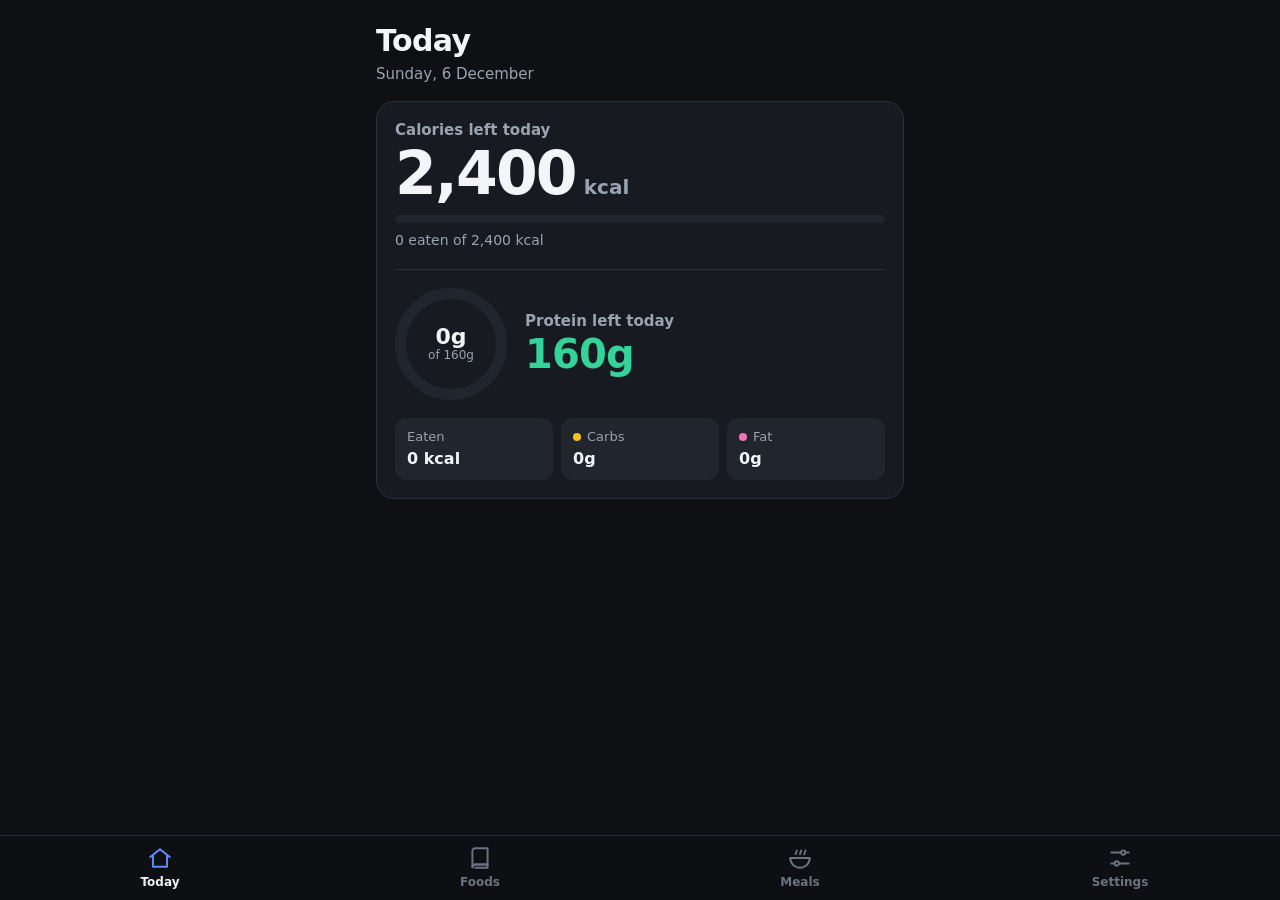
==== index.html @ 1d8b9a32 "Scaffold PWA shell, IndexedDB layer and daily targets settings - App shell with dark theme and botto" ====
<!doctype html>
<html lang="en-IE">
<head>
  <meta charset="utf-8">
  <!-- viewport-fit=cover lets the app draw under the iPhone notch/home bar; we pad with safe-area insets in CSS. -->
  <meta name="viewport" content="width=device-width, initial-scale=1, viewport-fit=cover">
  <title>Recomp</title>
  <meta name="description" content="A fast, offline, ad-free calorie and protein tracker built for body recomposition.">

  <!-- PWA / install metadata -->
  <link rel="manifest" href="manifest.webmanifest">
  <meta name="theme-color" content="#0e1014">
  <meta name="color-scheme" content="dark">
  <link rel="icon" href="icons/icon.svg" type="image/svg+xml">
  <link rel="apple-touch-icon" href="icons/apple-touch-icon.png">
  <!-- iOS Safari still reads these when the app is added to the home screen. -->
  <meta name="mobile-web-app-capable" content="yes">
  <meta name="apple-mobile-web-app-capable" content="yes">
  <meta name="apple-mobile-web-app-status-bar-style" content="black-translucent">
  <meta name="apple-mobile-web-app-title" content="Recomp">

  <link rel="stylesheet" href="css/tokens.css">
  <link rel="stylesheet" href="css/app.css">
  <script type="module" src="js/main.js"></script>
</head>
<body>
  <!-- Screens are rendered into #screen by js/router.js -->
  <main id="screen" class="screen" tabindex="-1"></main>

  <!-- Bottom navigation: thumb-reachable, always visible. -->
  <nav class="tabbar" aria-label="Main">
    <a href="#/today" data-tab="today">
      <svg viewBox="0 0 24 24" aria-hidden="true"><path d="M3 11l9-7 9 7"/><path d="M5.5 9.5V20h13V9.5"/></svg>
      <span>Today</span>
    </a>
    <a href="#/foods" data-tab="foods">
      <svg viewBox="0 0 24 24" aria-hidden="true"><path d="M5 5.5A2.5 2.5 0 0 1 7.5 3H19v15H7.5A2.5 2.5 0 0 0 5 20.5z"/><path d="M5 20.5A2.5 2.5 0 0 1 7.5 18H19v3H7.5"/></svg>
      <span>Foods</span>
    </a>
    <a href="#/meals" data-tab="meals">
      <svg viewBox="0 0 24 24" aria-hidden="true"><path d="M3 12h18a9 9 0 0 1-18 0z"/><path d="M8 8.5c0-1.5 1-2 1-3.5M12 8.5c0-1.5 1-2 1-3.5M16 8.5c0-1.5 1-2 1-3.5"/></svg>
      <span>Meals</span>
    </a>
    <a href="#/settings" data-tab="settings">
      <svg viewBox="0 0 24 24" aria-hidden="true"><path d="M4 7h9M17 7h3M4 17h3M11 17h9"/><circle cx="15" cy="7" r="2"/><circle cx="9" cy="17" r="2"/></svg>
      <span>Settings</span>
    </a>
  </nav>

  <div id="toast-root" aria-live="polite"></div>

  <noscript><p class="noscript">Recomp needs JavaScript enabled to run.</p></noscript>
</body>
</html>
---- css/tokens.css ----
/*
 * Design tokens. Every colour, size and radius in the app comes from here,
 * so the whole look can be retuned (or a light theme added) in one place.
 */
:root {
  color-scheme: dark;

  /* Surfaces */
  --bg: #0e1014;
  --surface: #171a21;
  --surface-2: #21252e;
  --border: #2a2f3a;

  /* Text */
  --text: #f3f5f8;
  --text-muted: #9aa3b2;
  --text-faint: #6b7380;

  /* Meaning */
  --accent: #5b8cff;       /* primary actions */
  --accent-pressed: #4a78e6;
  --kcal: #5b8cff;
  --protein: #34d399;
  --carbs: #fbbf24;
  --fat: #f472b6;
  --warn: #fb923c;         /* over the calorie target */
  --danger: #f87171;       /* destructive actions, errors */

  /* Shape & spacing */
  --radius: 18px;
  --radius-sm: 12px;
  --gutter: 16px;
  --tap: 48px;             /* minimum tap target (WCAG / platform guidance) */
  --tabbar-h: 64px;
  --safe-top: env(safe-area-inset-top, 0px);
  --safe-bottom: env(safe-area-inset-bottom, 0px);

  /* Type */
  --font: system-ui, -apple-system, "Segoe UI", Roboto, "Helvetica Neue", sans-serif;
}
---- css/app.css ----
/*
 * App styles. Mobile-first: everything is designed for a phone held in one hand,
 * then simply centred with a max width on larger screens.
 */

/* ---------- Base ---------- */
*, *::before, *::after { box-sizing: border-box; }

html { -webkit-text-size-adjust: 100%; }

body {
  margin: 0;
  background: var(--bg);
  color: var(--text);
  font: 16px/1.4 var(--font);
  -webkit-font-smoothing: antialiased;
  -webkit-tap-highlight-color: transparent;
  overscroll-behavior-y: none;
}

button, input, select, textarea { font: inherit; color: inherit; }
button { cursor: pointer; }
h1, h2, h3, p { margin: 0; }

:focus-visible { outline: 2px solid var(--accent); outline-offset: 2px; }

.muted { color: var(--text-muted); }
.small { font-size: 14px; }
.noscript { padding: 24px; }

/* ---------- Layout ---------- */
.screen {
  max-width: 560px;
  min-height: 100dvh;
  margin: 0 auto;
  padding: calc(var(--safe-top) + 12px) var(--gutter) calc(var(--tabbar-h) + var(--safe-bottom) + 24px);
}
.screen:focus { outline: none; }

.view-header {
  display: flex;
  align-items: flex-end;
  justify-content: space-between;
  gap: 12px;
  margin: 8px 0 16px;
}
.view-title { font-size: 30px; font-weight: 800; letter-spacing: -0.02em; }
.view-subtitle { color: var(--text-muted); font-size: 15px; margin-top: 2px; }

.card {
  background: var(--surface);
  border: 1px solid var(--border);
  border-radius: var(--radius);
  padding: 18px;
  margin-bottom: 12px;
}
.card__title { font-size: 17px; font-weight: 700; margin-bottom: 14px; }

.empty { text-align: center; color: var(--text-muted); padding: 48px 16px; }

/* ---------- Bottom navigation ---------- */
.tabbar {
  position: fixed;
  inset: auto 0 0 0;
  z-index: 20;
  display: grid;
  grid-template-columns: repeat(4, 1fr);
  padding-bottom: var(--safe-bottom);
  background: rgba(14, 16, 20, 0.92);
  -webkit-backdrop-filter: blur(14px);
  backdrop-filter: blur(14px);
  border-top: 1px solid var(--border);
}
.tabbar a {
  display: flex;
  flex-direction: column;
  align-items: center;
  justify-content: center;
  gap: 3px;
  min-height: var(--tabbar-h);
  color: var(--text-faint);
  font-size: 12px;
  font-weight: 600;
  text-decoration: none;
}
.tabbar a[aria-current="page"] { color: var(--text); }
.tabbar a[aria-current="page"] svg { stroke: var(--accent); }
.tabbar svg {
  width: 26px;
  height: 26px;
  fill: none;
  stroke: currentColor;
  stroke-width: 1.8;
  stroke-linecap: round;
  stroke-linejoin: round;
}

/* ---------- Buttons ---------- */
.btn {
  display: inline-flex;
  align-items: center;
  justify-content: center;
  gap: 8px;
  min-height: var(--tap);
  padding: 0 20px;
  border: 0;
  border-radius: var(--radius-sm);
  background: var(--surface-2);
  font-weight: 650;
  text-decoration: none;
  transition: transform 0.08s ease, background-color 0.15s ease;
}
.btn:active { transform: scale(0.98); }
.btn--primary { background: var(--accent); color: #fff; }
.btn--primary:active { background: var(--accent-pressed); }
.btn--danger { background: transparent; color: var(--danger); border: 1px solid var(--border); }
.btn--block { width: 100%; min-height: 52px; font-size: 17px; }

/* ---------- Form fields ---------- */
.field { display: grid; gap: 6px; margin-bottom: 14px; }
.field__label { font-size: 14px; font-weight: 600; color: var(--text-muted); }
.field__hint { font-size: 13px; color: var(--text-faint); }
.field__error { font-size: 14px; color: var(--danger); }
.field__error:empty { display: none; }
.form-note { margin: -2px 0 18px; font-size: 14px; color: var(--text-muted); }

.input-wrap {
  display: flex;
  align-items: center;
  gap: 8px;
  min-height: 54px;
  padding: 0 14px;
  background: var(--surface-2);
  border: 1px solid var(--border);
  border-radius: var(--radius-sm);
  transition: border-color 0.15s ease;
}
.input-wrap:focus-within { border-color: var(--accent); }
.input-wrap.is-invalid { border-color: var(--danger); }
.input-wrap input {
  flex: 1;
  min-width: 0;
  height: 52px;
  padding: 0;
  background: none;
  border: 0;
  outline: none;
  font-size: 18px; /* >= 16px stops iOS zooming in on focus */
}
.input-wrap__suffix { color: var(--text-muted); font-weight: 600; }

/* ---------- Key/value list ---------- */
.kv { margin: 0; }
.kv > div {
  display: flex;
  justify-content: space-between;
  gap: 12px;
  padding: 12px 0;
  border-top: 1px solid var(--border);
}
.kv > div:first-child { border-top: 0; padding-top: 0; }
.kv dt { color: var(--text-muted); }
.kv dd { margin: 0; font-weight: 600; text-align: right; }

/* ---------- Progress ring & bar ---------- */
.ring { position: relative; flex: none; }
.ring svg { display: block; }
.ring circle { fill: none; }
.ring__track { stroke: var(--surface-2); }
.ring__arc { transition: stroke-dashoffset 0.6s ease; }
.ring__center {
  position: absolute;
  inset: 0;
  display: grid;
  place-content: center;
  text-align: center;
  line-height: 1.1;
}
.ring__value { font-size: 22px; font-weight: 800; font-variant-numeric: tabular-nums; }
.ring__caption { font-size: 12px; color: var(--text-muted); }

.bar { height: 8px; overflow: hidden; background: var(--surface-2); border-radius: 999px; }
.bar__fill { height: 100%; background: var(--kcal); border-radius: inherit; transition: width 0.6s ease; }

/* ---------- Daily summary card ---------- */
.summary__label { font-size: 15px; font-weight: 600; color: var(--text-muted); }
.summary__big {
  display: flex;
  align-items: baseline;
  gap: 8px;
  margin: 2px 0 12px;
  font-size: 60px;
  font-weight: 800;
  line-height: 1;
  letter-spacing: -0.03em;
  font-variant-numeric: tabular-nums;
}
.summary__unit { font-size: 20px; font-weight: 650; letter-spacing: 0; color: var(--text-muted); }
.summary__sub { margin-top: 8px; font-size: 14px; color: var(--text-muted); }
.is-over .summary__label,
.is-over .summary__big,
.is-over .summary__unit { color: var(--warn); }
.is-over .bar__fill { background: var(--warn); }

.summary__protein {
  display: flex;
  align-items: center;
  gap: 18px;
  margin-top: 18px;
  padding-top: 18px;
  border-top: 1px solid var(--border);
}
.summary__protein-left {
  font-size: 40px;
  font-weight: 800;
  line-height: 1.1;
  letter-spacing: -0.02em;
  color: var(--protein);
  font-variant-numeric: tabular-nums;
}

.summary__macros {
  display: grid;
  grid-template-columns: repeat(3, 1fr);
  gap: 8px;
  margin: 18px 0 0;
}
.summary__macros > div { padding: 10px 12px; background: var(--surface-2); border-radius: var(--radius-sm); }
.summary__macros dt { display: flex; align-items: center; gap: 6px; font-size: 13px; color: var(--text-muted); }
.summary__macros dd { margin: 2px 0 0; font-weight: 700; font-variant-numeric: tabular-nums; }

.dot { display: inline-block; width: 8px; height: 8px; border-radius: 50%; }
.dot--carbs { background: var(--carbs); }
.dot--fat { background: var(--fat); }
.dot--protein { background: var(--protein); }

/* ---------- Toast ---------- */
#toast-root {
  position: fixed;
  left: var(--gutter);
  right: var(--gutter);
  bottom: calc(var(--tabbar-h) + var(--safe-bottom) + 12px);
  z-index: 50;
  display: flex;
  justify-content: center;
  pointer-events: none;
}
.toast {
  display: flex;
  align-items: center;
  gap: 12px;
  width: 100%;
  max-width: 480px;
  min-height: var(--tap);
  padding: 6px 8px 6px 16px;
  background: #2c3240;
  border-radius: var(--radius-sm);
  box-shadow: 0 10px 30px rgba(0, 0, 0, 0.45);
  pointer-events: auto;
  animation: toast-in 0.2s ease-out;
}
.toast__message { flex: 1; }
.toast__action {
  min-height: 40px;
  padding: 0 12px;
  background: none;
  border: 0;
  color: var(--accent);
  font-weight: 700;
}
@keyframes toast-in { from { opacity: 0; transform: translateY(8px); } }

@media (prefers-reduced-motion: reduce) {
  *, *::before, *::after { animation: none !important; transition: none !important; }
}
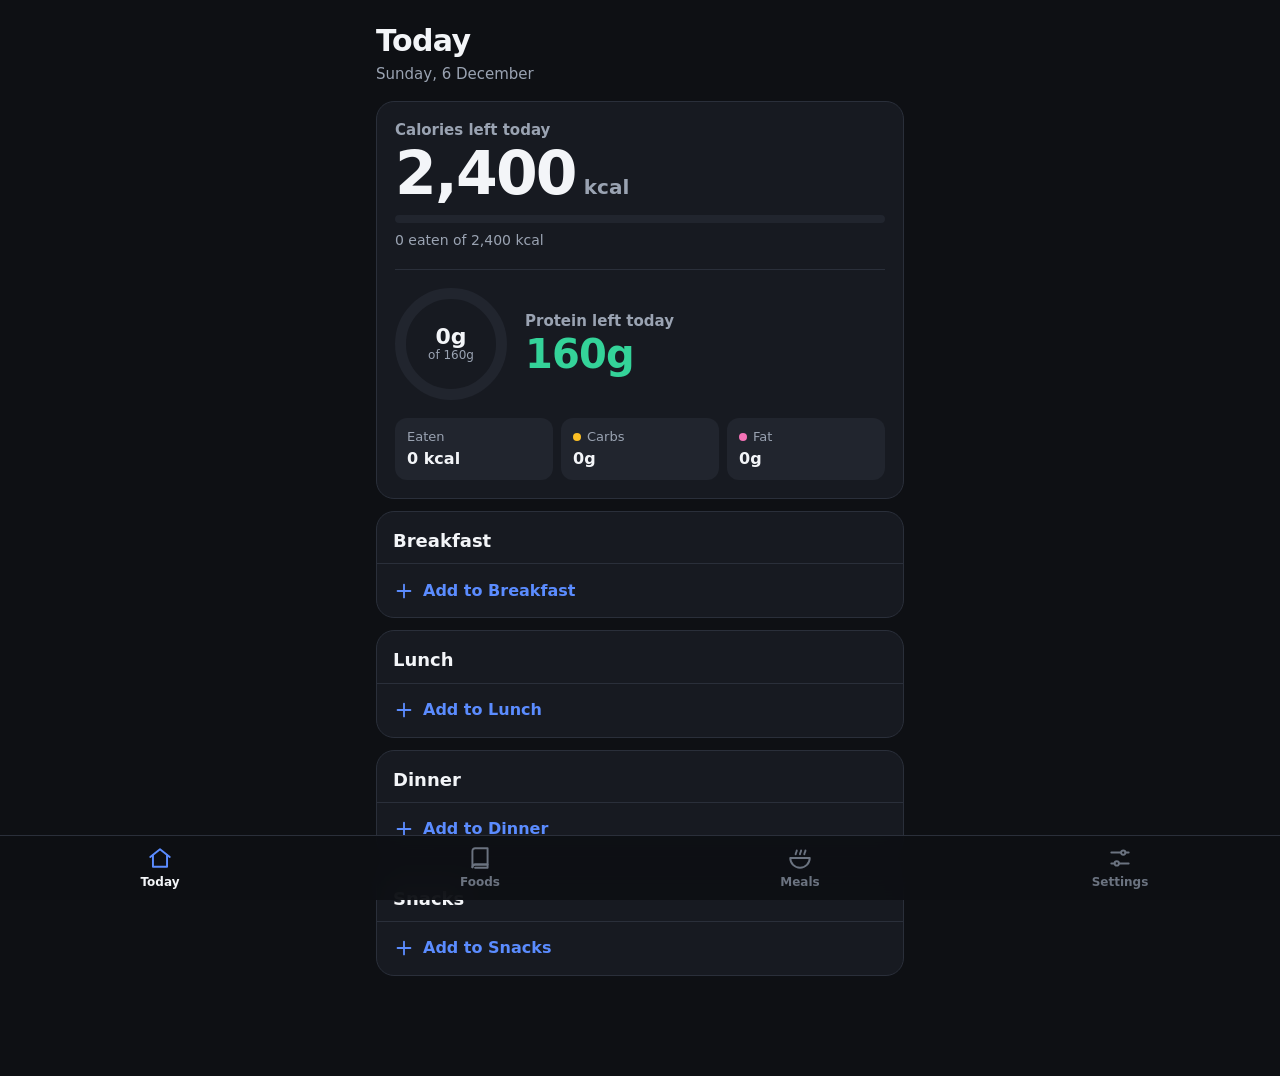
==== commit d329d7a2: "Add daily food log by meal with fast 2-tap logging - Log entries with a nutrition snapshot so editin" ====
--- a/index.html
+++ b/index.html
@@ -3,7 +3,8 @@
 <head>
   <meta charset="utf-8">
   <!-- viewport-fit=cover lets the app draw under the iPhone notch/home bar; we pad with safe-area insets in CSS. -->
-  <meta name="viewport" content="width=device-width, initial-scale=1, viewport-fit=cover">
+  <!-- interactive-widget: on Android, the on-screen keyboard resizes the page instead of covering it. -->
+  <meta name="viewport" content="width=device-width, initial-scale=1, viewport-fit=cover, interactive-widget=resizes-content">
   <title>Recomp</title>
   <meta name="description" content="A fast, offline, ad-free calorie and protein tracker built for body recomposition.">
 
--- a/css/app.css
+++ b/css/app.css
@@ -30,6 +30,7 @@
 
 /* ---------- Layout ---------- */
 .screen {
+  overflow-x: clip; /* never let one wide element cause sideways scrolling */
   max-width: 560px;
   min-height: 100dvh;
   margin: 0 auto;
@@ -56,7 +57,131 @@
 }
 .card__title { font-size: 17px; font-weight: 700; margin-bottom: 14px; }
 
-.empty { text-align: center; color: var(--text-muted); padding: 48px 16px; }
+.empty { text-align: center; color: var(--text-muted); padding: 40px 8px; }
+.empty__title { font-size: 20px; font-weight: 700; color: var(--text); margin-bottom: 6px; }
+.empty__actions { display: grid; gap: 10px; margin: 24px 0 12px; }
+
+.mt { margin-top: 10px; }
+.text-protein { color: var(--protein); font-weight: 650; }
+
+/* Sub-screen header: back button + smaller title */
+.view-header--sub { justify-content: flex-start; align-items: center; margin-left: -8px; }
+.view-title--sub { font-size: 22px; }
+
+.icon { width: 22px; height: 22px; fill: none; stroke: currentColor; stroke-width: 2; stroke-linecap: round; stroke-linejoin: round; flex: none; }
+.icon-btn {
+  display: inline-grid;
+  place-items: center;
+  width: var(--tap);
+  height: var(--tap);
+  padding: 0;
+  background: none;
+  border: 0;
+  border-radius: 50%;
+  color: var(--text);
+}
+.icon-btn:active { background: var(--surface-2); }
+.icon-btn .icon { width: 26px; height: 26px; }
+
+/* ---------- Search ---------- */
+.search {
+  position: sticky;
+  top: calc(var(--safe-top) + 8px);
+  z-index: 5;
+  display: flex;
+  align-items: center;
+  gap: 10px;
+  min-height: 52px;
+  padding: 0 14px;
+  margin-bottom: 12px;
+  background: var(--surface-2);
+  border: 1px solid var(--border);
+  border-radius: var(--radius-sm);
+  color: var(--text-muted);
+  box-shadow: 0 -12px 0 var(--bg); /* hides content scrolling under the gap above */
+}
+.search:focus-within { border-color: var(--accent); }
+.search input { flex: 1; min-width: 0; height: 50px; background: none; border: 0; outline: none; font-size: 17px; color: var(--text); }
+.search input::-webkit-search-cancel-button { filter: invert(0.7); }
+
+/* ---------- Lists ---------- */
+.list { list-style: none; margin: 0; padding: 0; background: var(--surface); border: 1px solid var(--border); border-radius: var(--radius); overflow: hidden; }
+.list > li + li { border-top: 1px solid var(--border); }
+.list__empty { padding: 20px 16px; color: var(--text-muted); }
+.list__empty a { color: var(--accent); font-weight: 600; }
+
+.row {
+  display: flex;
+  align-items: center;
+  gap: 12px;
+  min-height: 64px;
+  padding: 10px 16px;
+  color: inherit;
+  text-decoration: none;
+}
+.row:active { background: var(--surface-2); }
+.row__main { display: grid; gap: 2px; flex: 1; min-width: 0; }
+.row__title { font-weight: 650; overflow: hidden; text-overflow: ellipsis; white-space: nowrap; }
+.row__meta { font-size: 13px; color: var(--text-muted); overflow: hidden; text-overflow: ellipsis; white-space: nowrap; }
+.row__side { display: grid; justify-items: end; line-height: 1.15; font-variant-numeric: tabular-nums; }
+.row__side small { font-size: 12px; color: var(--text-muted); }
+
+/* ---------- Segmented control (styled radio buttons) ---------- */
+.segmented {
+  display: grid;
+  grid-auto-flow: column;
+  grid-auto-columns: 1fr;
+  gap: 4px;
+  padding: 4px;
+  margin-bottom: 18px;
+  background: var(--surface-2);
+  border-radius: var(--radius-sm);
+}
+.segmented input { position: absolute; opacity: 0; pointer-events: none; }
+.segmented span {
+  display: grid;
+  place-items: center;
+  min-height: 44px;
+  padding: 0 8px;
+  border-radius: 9px;
+  color: var(--text-muted);
+  font-weight: 650;
+  font-size: 15px;
+  text-align: center;
+  transition: background-color 0.15s ease, color 0.15s ease;
+}
+.segmented input:checked + span { background: var(--accent); color: #fff; }
+.segmented input:focus-visible + span { outline: 2px solid var(--accent); outline-offset: 2px; }
+
+.grid-2 { display: grid; grid-template-columns: minmax(0, 1fr) minmax(0, 1fr); gap: 0 12px; }
+
+.notice {
+  margin-top: 2px;
+  padding: 10px 12px;
+  border-radius: var(--radius-sm);
+  background: rgba(251, 146, 60, 0.12);
+  color: var(--warn);
+  font-size: 14px;
+}
+.notice[hidden] { display: none; }
+
+/* ---------- "Check the maths" calculator ---------- */
+.calc { display: grid; grid-template-columns: minmax(0, 1fr) minmax(0, 1.4fr); gap: 10px; }
+.input-wrap select {
+  flex: 1;
+  min-width: 0;
+  height: 52px;
+  background: none;
+  border: 0;
+  outline: none;
+  font-size: 17px;
+  color: var(--text);
+}
+.input-wrap select option { background: var(--surface-2); }
+.calc__result { margin-top: 12px; line-height: 1.6; color: var(--text-muted); }
+.calc__result b { color: var(--text); }
+.calc__result .text-protein { color: var(--protein); }
+.calc__portion { display: block; color: var(--text-muted); }
 
 /* ---------- Bottom navigation ---------- */
 .tabbar {
@@ -106,6 +231,7 @@
   border: 0;
   border-radius: var(--radius-sm);
   background: var(--surface-2);
+  color: var(--text);
   font-weight: 650;
   text-decoration: none;
   transition: transform 0.08s ease, background-color 0.15s ease;
@@ -115,9 +241,11 @@
 .btn--primary:active { background: var(--accent-pressed); }
 .btn--danger { background: transparent; color: var(--danger); border: 1px solid var(--border); }
 .btn--block { width: 100%; min-height: 52px; font-size: 17px; }
+.btn--pill { min-height: 44px; padding: 0 16px 0 12px; border-radius: 999px; }
+.btn .icon { width: 20px; height: 20px; }
 
 /* ---------- Form fields ---------- */
-.field { display: grid; gap: 6px; margin-bottom: 14px; }
+.field { display: grid; gap: 6px; min-width: 0; margin-bottom: 14px; }
 .field__label { font-size: 14px; font-weight: 600; color: var(--text-muted); }
 .field__hint { font-size: 13px; color: var(--text-faint); }
 .field__error { font-size: 14px; color: var(--danger); }
@@ -128,6 +256,7 @@
   display: flex;
   align-items: center;
   gap: 8px;
+  min-width: 0;
   min-height: 54px;
   padding: 0 14px;
   background: var(--surface-2);
@@ -233,6 +362,118 @@
 .dot--carbs { background: var(--carbs); }
 .dot--fat { background: var(--fat); }
 .dot--protein { background: var(--protein); }
+
+/* ---------- Meal cards (Today) ---------- */
+.meal { padding: 0; overflow: hidden; }
+.meal__header {
+  display: flex;
+  align-items: baseline;
+  justify-content: space-between;
+  gap: 12px;
+  padding: 16px 16px 10px;
+}
+.meal__title { font-size: 18px; font-weight: 750; }
+.meal__totals { font-size: 14px; color: var(--text-muted); font-variant-numeric: tabular-nums; white-space: nowrap; }
+.meal__entries { list-style: none; margin: 0; padding: 0; border-top: 1px solid var(--border); }
+.meal__entries > li + li { border-top: 1px solid var(--border); }
+.meal__add {
+  display: flex;
+  align-items: center;
+  gap: 8px;
+  min-height: 54px;
+  padding: 0 16px;
+  border-top: 1px solid var(--border);
+  color: var(--accent);
+  font-weight: 650;
+  text-decoration: none;
+}
+.meal__add:active { background: var(--surface-2); }
+
+/* A .row that is a <button> (tap to edit) */
+.row--button { width: 100%; background: none; border: 0; text-align: left; }
+.row__side small.text-protein { color: var(--protein); }
+
+/* ---------- Food picker (Add screen) ---------- */
+.pick { display: flex; align-items: center; transition: background-color 0.3s ease; }
+.pick.is-added { background: rgba(52, 211, 153, 0.12); }
+.pick__main {
+  display: grid;
+  gap: 2px;
+  flex: 1;
+  min-width: 0;
+  min-height: 64px;
+  padding: 10px 8px 10px 16px;
+  background: none;
+  border: 0;
+  text-align: left;
+}
+.pick__main:active { background: var(--surface-2); }
+.pick__add {
+  display: grid;
+  place-items: center;
+  flex: none;
+  width: 48px;
+  height: 48px;
+  margin-right: 10px;
+  padding: 0;
+  border: 0;
+  border-radius: 50%;
+  background: var(--accent);
+  color: #fff;
+  transition: transform 0.08s ease, background-color 0.2s ease;
+}
+.pick__add:active { transform: scale(0.92); }
+.pick.is-added .pick__add { background: var(--protein); color: #0e1014; }
+.pick__add .icon { width: 24px; height: 24px; stroke-width: 2.4; }
+
+/* Leave room for the action bar on screens that have one. */
+.view:has(.action-bar) { padding-bottom: 80px; }
+
+/* Bar pinned above the tab bar (e.g. "2 added · Done") */
+.action-bar {
+  position: fixed;
+  left: 0;
+  right: 0;
+  bottom: calc(var(--tabbar-h) + var(--safe-bottom));
+  z-index: 15;
+  display: flex;
+  align-items: center;
+  gap: 12px;
+  max-width: 560px;
+  margin: 0 auto;
+  padding: 10px var(--gutter);
+  background: var(--bg);
+  border-top: 1px solid var(--border);
+}
+.action-bar__text { flex: 1; min-width: 0; font-size: 14px; color: var(--text-muted); }
+.action-bar__text b { color: var(--text); }
+.action-bar .btn { min-width: 96px; }
+body:has(.action-bar) #toast-root { bottom: calc(var(--tabbar-h) + var(--safe-bottom) + 80px); }
+
+/* ---------- Bottom sheet (<dialog>) ---------- */
+.sheet {
+  width: 100%;
+  max-width: 560px;
+  max-height: 90dvh;
+  margin: auto auto 0;
+  padding: 0;
+  border: 0;
+  border-radius: 22px 22px 0 0;
+  background: var(--surface);
+  color: var(--text);
+  overflow-y: auto;
+  overscroll-behavior: contain;
+}
+.sheet[open] { animation: sheet-up 0.22s ease-out; }
+.sheet::backdrop { background: rgba(0, 0, 0, 0.55); }
+.sheet__body { padding: 10px 18px calc(18px + var(--safe-bottom)); }
+.sheet__handle { width: 40px; height: 5px; margin: 0 auto 14px; border-radius: 3px; background: var(--border); }
+.sheet__title { font-size: 21px; font-weight: 750; }
+.sheet__subtitle { margin: 2px 0 16px; color: var(--text-muted); font-size: 14px; }
+.portion .calc__result { min-height: 3.2em; margin-bottom: 14px; }
+@keyframes sheet-up { from { transform: translateY(40px); opacity: 0.4; } }
+
+.segmented--small span { min-height: 40px; font-size: 14px; padding: 0 4px; }
 
 /* ---------- Toast ---------- */
 #toast-root {
